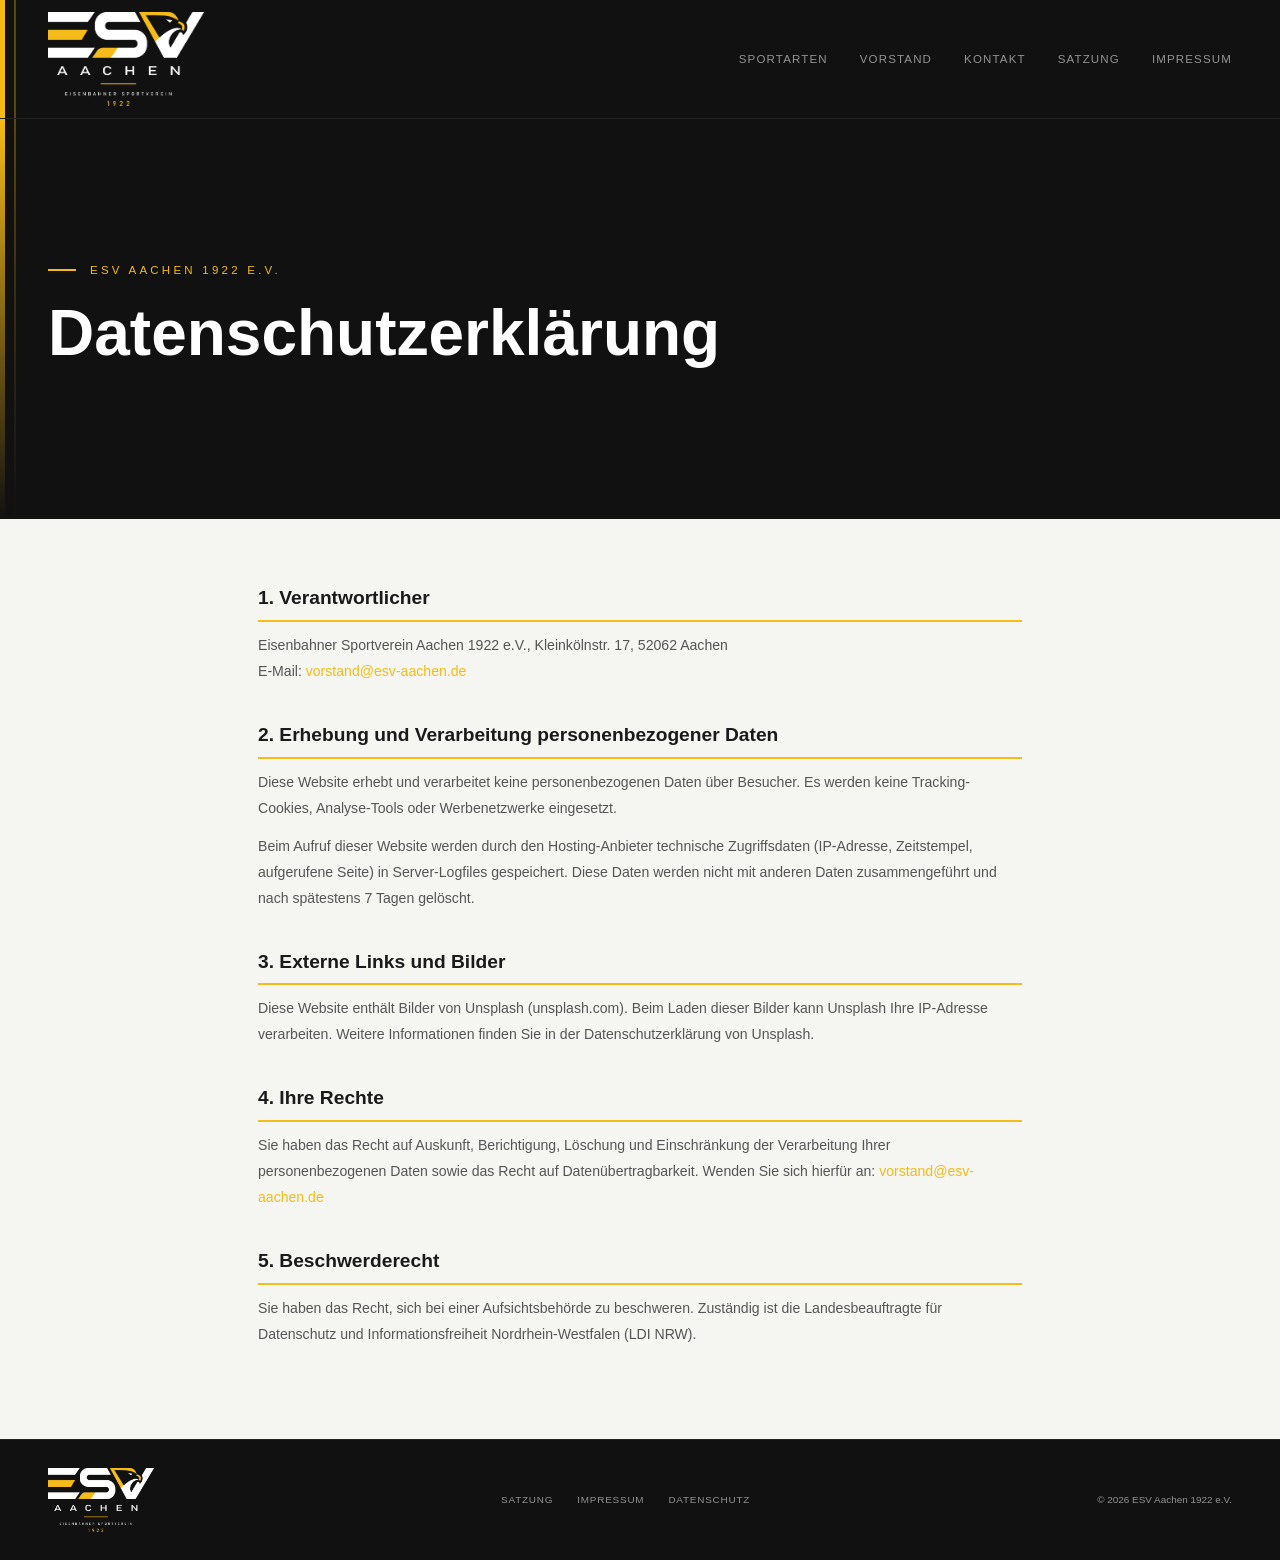
==== datenschutz/index.html @ 15325055 "refactor: move subpages to folder+index.html for clean URLs satzung.html, impressum.html, datenschut" ====
<!DOCTYPE html>
<html lang="de">
<head>
  <meta charset="UTF-8">
  <meta name="viewport" content="width=device-width, initial-scale=1.0">
  <title>Datenschutz – ESV Aachen 1922 e.V.</title>
  <link rel="stylesheet" href="/assets/style.css">
</head>
<body>

<div id="site-nav"></div>

<main>
  <div style="background:var(--dark);position:relative;overflow:hidden;">
    <div class="hero-line"></div>
    <div class="hero-line-2"></div>
    <div class="subpage-hero">
      <div class="sub-kicker">ESV Aachen 1922 e.V.</div>
      <h1>Datenschutzerklärung</h1>
    </div>
  </div>

  <div style="background:var(--light);">
    <div class="subpage-content">
      <h2>1. Verantwortlicher</h2>
      <p>Eisenbahner Sportverein Aachen 1922 e.V., Kleinkölnstr. 17, 52062 Aachen<br>
      E-Mail: <a href="mailto:vorstand@esv-aachen.de" style="color:var(--gold)">vorstand@esv-aachen.de</a></p>

      <h2>2. Erhebung und Verarbeitung personenbezogener Daten</h2>
      <p>Diese Website erhebt und verarbeitet keine personenbezogenen Daten über Besucher. Es werden keine Tracking-Cookies, Analyse-Tools oder Werbenetzwerke eingesetzt.</p>
      <p>Beim Aufruf dieser Website werden durch den Hosting-Anbieter technische Zugriffsdaten (IP-Adresse, Zeitstempel, aufgerufene Seite) in Server-Logfiles gespeichert. Diese Daten werden nicht mit anderen Daten zusammengeführt und nach spätestens 7 Tagen gelöscht.</p>

      <h2>3. Externe Links und Bilder</h2>
      <p>Diese Website enthält Bilder von Unsplash (unsplash.com). Beim Laden dieser Bilder kann Unsplash Ihre IP-Adresse verarbeiten. Weitere Informationen finden Sie in der Datenschutzerklärung von Unsplash.</p>

      <h2>4. Ihre Rechte</h2>
      <p>Sie haben das Recht auf Auskunft, Berichtigung, Löschung und Einschränkung der Verarbeitung Ihrer personenbezogenen Daten sowie das Recht auf Datenübertragbarkeit. Wenden Sie sich hierfür an: <a href="mailto:vorstand@esv-aachen.de" style="color:var(--gold)">vorstand@esv-aachen.de</a></p>

      <h2>5. Beschwerderecht</h2>
      <p>Sie haben das Recht, sich bei einer Aufsichtsbehörde zu beschweren. Zuständig ist die Landesbeauftragte für Datenschutz und Informationsfreiheit Nordrhein-Westfalen (LDI NRW).</p>
    </div>
  </div>
</main>

<div id="site-footer"></div>
<script src="/assets/nav.js"></script>
</body>
</html>
---- assets/style.css ----
/* ── Reset & Basis ── */
*, *::before, *::after { box-sizing: border-box; margin: 0; padding: 0; }
html { scroll-behavior: smooth; }
body {
  font-family: -apple-system, BlinkMacSystemFont, 'Segoe UI', Arial, sans-serif;
  background: #111;
  color: #fff;
  line-height: 1.6;
}
img { display: block; max-width: 100%; }
a { color: inherit; text-decoration: none; }

/* ── CSS-Variablen ── */
:root {
  --dark:    #111111;
  --dark-2:  #1a1a1a;
  --light:   #f5f5f2;
  --gold:    #F4BB19;
  --white:   #ffffff;
  --text-on-light: #1a1a1a;
  --text-muted-dark: rgba(255,255,255,0.55);
  --text-muted-light: #555555;
}

/* ── Navigation ── */
.site-nav {
  background: var(--dark);
  border-bottom: 1px solid #222;
  padding: 12px 48px;
  display: flex;
  justify-content: space-between;
  align-items: center;
  position: sticky;
  top: 0;
  z-index: 100;
}
.site-nav::before,
.site-nav::after {
  content: '';
  position: absolute;
  top: 0;
  bottom: 0;
}
.site-nav::before {
  left: 0;
  width: 5px;
  background: var(--gold);
}
.site-nav::after {
  left: 14px;
  width: 2px;
  background: rgba(232,168,0,0.35);
}
.site-nav .logo img { height: 94px; width: auto; }
.nav-links { display: flex; gap: 32px; align-items: center; }
.nav-links a {
  color: var(--text-muted-dark);
  font-size: 0.72rem;
  letter-spacing: 0.1em;
  text-transform: uppercase;
  transition: color 0.2s;
}
.nav-links a:hover { color: var(--gold); }

/* ── Diagonale Schnitte ── */
.cut-to-light {
  height: 60px;
  background: url("data:image/svg+xml,<svg xmlns='http://www.w3.org/2000/svg' viewBox='0 0 100 60' preserveAspectRatio='none'><polygon points='0,0 100,0 0,60' fill='%23111111'/><polygon points='100,0 100,60 0,60' fill='%23f5f5f2'/></svg>") center / 100% 100% no-repeat;
}
.cut-to-dark {
  height: 60px;
  background: url("data:image/svg+xml,<svg xmlns='http://www.w3.org/2000/svg' viewBox='0 0 100 60' preserveAspectRatio='none'><polygon points='0,0 100,0 0,60' fill='%23f5f5f2'/><polygon points='100,0 100,60 0,60' fill='%23111111'/></svg>") center / 100% 100% no-repeat;
}
.cut-to-dark-2 {
  height: 60px;
  background: url("data:image/svg+xml,<svg xmlns='http://www.w3.org/2000/svg' viewBox='0 0 100 60' preserveAspectRatio='none'><polygon points='0,0 100,0 0,60' fill='%23f5f5f2'/><polygon points='100,0 100,60 0,60' fill='%231a1a1a'/></svg>") center / 100% 100% no-repeat;
}
.cut-dark-to-dark-2 {
  height: 60px;
  background: url("data:image/svg+xml,<svg xmlns='http://www.w3.org/2000/svg' viewBox='0 0 100 60' preserveAspectRatio='none'><polygon points='0,0 100,0 0,60' fill='%23111111'/><polygon points='100,0 100,60 0,60' fill='%231a1a1a'/></svg>") center / 100% 100% no-repeat;
}

/* ── Abschnitt-Typografie ── */
.section-eyebrow {
  font-size: 0.7rem;
  letter-spacing: 0.28em;
  text-transform: uppercase;
  color: var(--gold);
  margin-bottom: 10px;
  display: block;
}
.section-h2 {
  font-size: 2.2rem;
  font-weight: 900;
  line-height: 1.1;
  margin-bottom: 18px;
}
.section-p {
  font-size: 0.9rem;
  line-height: 1.8;
  color: var(--text-muted-light);
  margin-bottom: 14px;
}

/* ── Footer ── */
.site-footer {
  background: var(--dark);
  border-top: 1px solid #222;
  padding: 28px 48px;
  display: flex;
  justify-content: space-between;
  align-items: center;
  flex-wrap: wrap;
  gap: 16px;
}
.site-footer .logo img { height: 64px; width: auto; }
.footer-links { display: flex; gap: 24px; }
.footer-links a {
  font-size: 0.62rem;
  color: var(--text-muted-dark);
  letter-spacing: 0.08em;
  text-transform: uppercase;
  transition: color 0.2s;
}
.footer-links a:hover { color: var(--gold); }
.footer-copy { font-size: 0.62rem; color: var(--text-muted-dark); }

/* ── Buttons ── */
.btn-primary {
  display: inline-block;
  background: var(--gold);
  color: #111;
  padding: 13px 28px;
  font-size: 0.72rem;
  font-weight: 800;
  letter-spacing: 0.12em;
  text-transform: uppercase;
  border-radius: 2px;
  transition: opacity 0.2s;
}
.btn-primary:hover { opacity: 0.88; }
.btn-ghost {
  display: inline-block;
  color: rgba(255,255,255,0.6);
  font-size: 0.72rem;
  letter-spacing: 0.1em;
  text-transform: uppercase;
  border-bottom: 1px solid rgba(255,255,255,0.3);
  padding-bottom: 2px;
  transition: color 0.2s, border-color 0.2s;
}
.btn-ghost:hover { color: #fff; border-color: #fff; }

/* ── Hamburger ── */
.nav-burger {
  display: none;
  flex-direction: column;
  justify-content: space-between;
  width: 28px;
  height: 20px;
  background: none;
  border: none;
  cursor: pointer;
  padding: 0;
  z-index: 101;
}
.nav-burger span {
  display: block;
  height: 2px;
  background: var(--white);
  border-radius: 2px;
  transition: transform 0.25s, opacity 0.25s;
}
.nav-burger.open span:nth-child(1) { transform: translateY(9px) rotate(45deg); }
.nav-burger.open span:nth-child(2) { opacity: 0; }
.nav-burger.open span:nth-child(3) { transform: translateY(-9px) rotate(-45deg); }

/* ── Responsive ── */
@media (max-width: 768px) {
  .site-nav { padding: 12px 20px; flex-wrap: nowrap; }
  .site-nav .logo img { height: 60px; }
  .nav-burger { display: flex; }
  .nav-links {
    display: none;
    flex-direction: column;
    gap: 0;
    position: absolute;
    top: 100%;
    left: 0;
    right: 0;
    background: var(--dark);
    border-top: 1px solid #222;
    padding: 8px 0;
    z-index: 100;
  }
  .nav-links.open { display: flex; }
  .nav-links a {
    padding: 14px 20px;
    font-size: 0.8rem;
    border-bottom: 1px solid #1e1e1e;
  }
  .site-footer { padding: 24px 20px; flex-direction: column; align-items: flex-start; }
  .section-h2 { font-size: 1.6rem; }
}

/* ── Hero ── */
.hero {
  background: var(--dark);
  padding: 80px 48px 120px;
  position: relative;
  overflow: hidden;
  min-height: 520px;
}
.hero-bg {
  position: absolute;
  inset: 0;
  background: url('schwimmer.jpg')
              center / cover no-repeat;
  opacity: 0.18;
}
.hero-line {
  position: absolute;
  left: 0; top: 0; bottom: 0;
  width: 5px;
  background: linear-gradient(to bottom, var(--gold), transparent);
}
.hero-line-2 {
  position: absolute;
  left: 14px; top: 0; bottom: 0;
  width: 2px;
  background: linear-gradient(to bottom, rgba(232,168,0,0.35), transparent);
}
.hero-content {
  position: relative;
  z-index: 2;
  max-width: 600px;
}
.hero-kicker {
  display: inline-flex;
  align-items: center;
  gap: 12px;
  font-size: 0.62rem;
  letter-spacing: 0.28em;
  text-transform: uppercase;
  color: var(--gold);
  margin-bottom: 22px;
}
.hero-kicker::before {
  content: '';
  display: block;
  width: 28px;
  height: 2px;
  background: var(--gold);
}
.hero-h1 {
  font-size: clamp(2.8rem, 5vw, 4.4rem);
  font-weight: 900;
  line-height: 0.95;
  letter-spacing: -0.02em;
  margin-bottom: 24px;
}
.hero-h1 em {
  color: var(--gold);
  font-style: normal;
  display: block;
}
.hero-sub {
  font-size: 1rem;
  color: var(--text-muted-dark);
  line-height: 1.75;
  margin-bottom: 36px;
  max-width: 440px;
}
.hero-btns { display: flex; gap: 20px; align-items: center; flex-wrap: wrap; }
.hero-stats {
  position: absolute;
  right: 48px;
  bottom: 80px;
  display: flex;
  gap: 40px;
  z-index: 2;
}
.stat-num {
  font-size: 2.4rem;
  font-weight: 900;
  color: var(--white);
  line-height: 1;
}
.stat-num span { color: var(--gold); }
.stat-label {
  font-size: 0.55rem;
  letter-spacing: 0.2em;
  text-transform: uppercase;
  color: var(--text-muted-dark);
  margin-top: 4px;
}
@media (max-width: 768px) {
  .hero { padding: 60px 20px 80px; min-height: auto; }
  .hero-stats { position: static; margin-top: 40px; gap: 24px; }
}

/* ── Über uns ── */
.about {
  background: var(--light);
  padding: 80px 48px 72px;
  display: grid;
  grid-template-columns: 1fr 1fr;
  gap: 56px;
  align-items: center;
}
.about .section-h2 { color: var(--text-on-light); }
.about .section-p { color: var(--text-muted-light); }
.about-img-wrap {
  position: relative;
  height: 340px;
  border-radius: 3px;
  overflow: hidden;
}
.about-img-wrap img {
  width: 100%; height: 100%;
  object-fit: cover;
  object-position: center;
}
.about-img-badge {
  position: absolute;
  bottom: 18px; left: 18px;
  background: var(--gold);
  color: #111;
  padding: 9px 16px;
  font-size: 0.62rem;
  font-weight: 800;
  letter-spacing: 0.1em;
  text-transform: uppercase;
}
@media (max-width: 768px) {
  .about { grid-template-columns: 1fr; padding: 60px 20px; gap: 32px; }
  .about-img-wrap { height: 240px; }
}

/* ── Sportarten ── */
.sports {
  background: var(--dark);
  padding: 80px 48px;
}
.sports-header {
  text-align: center;
  margin-bottom: 48px;
}
.sports-header .section-h2 { color: var(--white); }
.sport-grid {
  display: grid;
  grid-template-columns: repeat(4, 1fr);
  gap: 18px;
  max-width: 1400px;
  margin: 0 auto;
}
.sport-card {
  background: var(--dark-2);
  border-top: 3px solid var(--gold);
  padding: 30px 22px 26px;
  transition: transform 0.2s;
}
.sport-card:hover { transform: translateY(-5px); }
.sport-icon { display: block; margin-bottom: 14px; }
.sport-icon svg { width: 32px; height: 32px; color: var(--gold); display: block; }
.sport-name {
  font-size: 1.05rem;
  font-weight: 800;
  color: var(--white);
  margin-bottom: 12px;
}
.sport-detail {
  font-size: 0.7rem;
  color: var(--text-muted-dark);
  line-height: 1.8;
}
.sport-detail strong { color: var(--gold); font-weight: 600; }
.sport-detail a { color: var(--text-muted-dark); border-bottom: 1px solid rgba(255,255,255,0.2); }
.sport-detail a:hover { color: var(--gold); border-color: var(--gold); }
@media (max-width: 900px) {
  .sport-grid { grid-template-columns: 1fr 1fr; }
}
@media (max-width: 480px) {
  .sport-grid { grid-template-columns: 1fr; }
  .sports { padding: 60px 20px; }
}

/* ── Vorstand ── */
.vorstand {
  background: var(--light);
  padding: 80px 48px;
}
.vorstand-header {
  text-align: center;
  margin-bottom: 48px;
}
.vorstand-header .section-h2 { color: var(--text-on-light); }
.board-grid {
  display: grid;
  grid-template-columns: repeat(3, 1fr);
  gap: 24px;
  max-width: 720px;
  margin: 0 auto;
}
.board-card {
  background: var(--white);
  padding: 36px 24px;
  text-align: center;
  box-shadow: 0 4px 24px rgba(0,0,0,0.07);
  border-bottom: 3px solid var(--gold);
}
.board-avatar {
  width: 96px;
  height: 96px;
  border-radius: 50%;
  border: 3px solid var(--gold);
  overflow: hidden;
  margin: 0 auto 18px;
}
.board-avatar img {
  width: 100%; height: 100%;
  object-fit: cover;
  object-position: center top;
}
.board-name {
  font-size: 0.95rem;
  font-weight: 800;
  color: var(--text-on-light);
  margin-bottom: 5px;
}
.board-role {
  font-size: 0.65rem;
  letter-spacing: 0.1em;
  text-transform: uppercase;
  color: var(--gold);
}
@media (max-width: 600px) {
  .board-grid { grid-template-columns: 1fr; max-width: 280px; }
  .vorstand { padding: 60px 20px; }
}

/* ── Kontakt ── */
.kontakt {
  background: var(--dark-2);
  padding: 80px 48px;
  text-align: center;
}
.kontakt .section-h2 { color: var(--white); font-size: 2rem; }
.kontakt-sub {
  font-size: 0.92rem;
  color: var(--text-muted-dark);
  margin-bottom: 30px;
  line-height: 1.75;
}
.kontakt-email {
  display: inline-block;
  font-size: 1.15rem;
  font-weight: 700;
  color: var(--gold);
  border-bottom: 2px solid var(--gold);
  padding-bottom: 3px;
  margin-bottom: 32px;
  transition: opacity 0.2s;
}
.kontakt-email:hover { opacity: 0.8; }
.kontakt-address {
  font-size: 0.82rem;
  color: var(--text-muted-dark);
  line-height: 2;
}
@media (max-width: 768px) {
  .kontakt { padding: 60px 20px; }
}

/* ── Unterseiten (Satzung, Impressum, Datenschutz) ── */
.subpage-hero {
  background: var(--dark);
  padding: 100px 48px 100px;
  min-height: 400px;
  display: flex;
  flex-direction: column;
  justify-content: center;
}
.subpage-hero h1 {
  font-size: clamp(2.8rem, 5vw, 4rem);
  font-weight: 900;
  color: var(--white);
  margin-bottom: 10px;
  line-height: 1.05;
}
.subpage-hero .sub-kicker {
  display: inline-flex;
  align-items: center;
  gap: 14px;
  font-size: 0.72rem;
  letter-spacing: 0.28em;
  text-transform: uppercase;
  color: var(--gold);
  margin-bottom: 20px;
}
.subpage-hero .sub-kicker::before {
  content: '';
  display: block;
  width: 28px;
  height: 2px;
  background: var(--gold);
  flex-shrink: 0;
}
.subpage-content {
  background: var(--light);
  padding: 64px 48px 80px;
  max-width: 860px;
  margin: 0 auto;
}
.subpage-content h2 {
  font-size: 1.2rem;
  font-weight: 800;
  color: var(--text-on-light);
  margin: 36px 0 10px;
  padding-bottom: 6px;
  border-bottom: 2px solid var(--gold);
}
.subpage-content h2:first-child { margin-top: 0; }
.subpage-content p {
  font-size: 0.88rem;
  line-height: 1.85;
  color: var(--text-muted-light);
  margin-bottom: 12px;
}
.subpage-content ul {
  padding-left: 20px;
  margin-bottom: 12px;
}
.subpage-content li {
  font-size: 0.88rem;
  line-height: 1.85;
  color: var(--text-muted-light);
  margin-bottom: 4px;
}
.satzung-meta {
  margin-top: 48px;
  padding-top: 24px;
  border-top: 1px solid #ddd;
  font-size: 0.75rem;
  color: #999;
  line-height: 1.8;
}
@media (max-width: 768px) {
  .subpage-hero { padding: 60px 20px 60px; min-height: 280px; }
  .subpage-content { padding: 48px 20px 60px; }
}

/* ── Back-to-top ── */
#back-to-top {
  position: fixed;
  bottom: 32px;
  right: 32px;
  width: 44px;
  height: 44px;
  border-radius: 50%;
  background: var(--gold);
  color: #111;
  border: none;
  font-size: 1.4rem;
  line-height: 1;
  cursor: pointer;
  display: flex;
  align-items: center;
  justify-content: center;
  opacity: 0;
  pointer-events: none;
  transform: translateY(10px);
  transition: opacity 0.25s, transform 0.25s;
  z-index: 200;
}
#back-to-top.visible {
  opacity: 1;
  pointer-events: auto;
  transform: translateY(0);
}
#back-to-top:hover { background: #fff; }

/* ── Nav Section Label ── */
.nav-section-label {
  color: var(--gold);
  font-size: 0.7rem;
  font-weight: 700;
  letter-spacing: 0.1em;
  text-transform: uppercase;
  flex: 1;
  text-align: center;
}
@media (max-width: 768px) {
  .nav-section-label { display: none; }
}

/* ── Schießen: Verein ── */
.verein-section { background: var(--light); padding: 4rem 2rem; }
.verein-section .section-h2 { color: var(--text-on-light); }
.verein-inner { max-width: 800px; margin: 0 auto; }
.verein-subh {
  font-size: 1rem;
  font-weight: 700;
  color: var(--text-on-light);
  margin: 2rem 0 0.75rem;
  text-transform: uppercase;
  letter-spacing: 0.05em;
}
.disziplinen-grid { display: flex; flex-wrap: wrap; gap: 0.5rem; }
.disziplin-tag {
  background: var(--gold);
  color: var(--dark);
  font-size: 0.78rem;
  font-weight: 700;
  padding: 0.3rem 0.85rem;
  border-radius: 20px;
  letter-spacing: 0.02em;
}

/* ── Schießen: Training ── */
.training-section { background: var(--dark); padding: 4rem 2rem; }
.training-inner { max-width: 900px; margin: 0 auto; }
.training-grid {
  display: grid;
  grid-template-columns: repeat(auto-fit, minmax(200px, 1fr));
  gap: 1.5rem;
  margin: 2rem 0;
}
.training-card {
  background: var(--dark-2);
  border-top: 3px solid var(--gold);
  padding: 1.5rem;
}
.training-day {
  color: var(--gold);
  font-size: 1.15rem;
  font-weight: 700;
  margin-bottom: 0.25rem;
}
.training-time {
  color: #fff;
  font-size: 0.95rem;
  font-weight: 600;
  margin-bottom: 0.25rem;
}
.training-info {
  color: var(--text-muted-dark);
  font-size: 0.88rem;
  line-height: 1.5;
}
.training-anlage { margin-top: 2.5rem; }
.training-anlage-list {
  list-style: none;
  margin: 0.75rem 0 1rem;
  display: flex;
  flex-direction: column;
  gap: 0.5rem;
}
.training-anlage-list li {
  color: var(--text-muted-dark);
  padding-left: 1rem;
  border-left: 2px solid var(--gold);
}
.training-anlage-list li strong { color: #fff; }
.training-hinweis {
  color: var(--text-muted-dark);
  font-size: 0.88rem;
  line-height: 1.6;
  margin-top: 1rem;
}

/* ── Schießen: Anlage ── */
.anlage-section { background: var(--light); padding: 4rem 2rem; }
.anlage-section .section-h2 { color: var(--text-on-light); }
.anlage-inner { max-width: 1000px; margin: 0 auto; }
.anlage-list {
  list-style: none;
  margin: 1.5rem 0 1rem;
  display: flex;
  flex-direction: column;
  gap: 0.5rem;
}
.anlage-list li {
  color: var(--text-muted-light);
  padding-left: 1rem;
  border-left: 2px solid var(--gold);
}
.anlage-list li strong { color: var(--text-on-light); }
.anlage-foto-grid {
  display: grid;
  grid-template-columns: repeat(3, 1fr);
  gap: 1rem;
  margin: 2rem 0;
}
.anlage-foto-grid img {
  width: 100%;
  height: 220px;
  object-fit: cover;
  border-radius: 4px;
}
.anlage-hinweis {
  color: var(--text-muted-light);
  font-size: 0.88rem;
  line-height: 1.6;
  margin-top: 1rem;
}
@media (max-width: 768px) {
  .anlage-foto-grid { grid-template-columns: 1fr; }
  .anlage-foto-grid img { height: 200px; }
}

/* ── Schießen: News ── */
.news-section { background: var(--dark); padding: 4rem 2rem; }
.news-section .section-h2 { color: var(--white); }
.news-inner { max-width: 800px; margin: 0 auto; }
.news-list { display: flex; flex-direction: column; gap: 2rem; margin-top: 2rem; }
.news-item { border-left: 3px solid var(--gold); padding-left: 1.5rem; }
.news-date {
  color: var(--text-muted-dark);
  font-size: 0.75rem;
  text-transform: uppercase;
  letter-spacing: 0.07em;
  margin-bottom: 0.25rem;
}
.news-titel {
  font-size: 1.05rem;
  font-weight: 700;
  color: var(--white);
  margin-bottom: 0.4rem;
}
.news-text {
  color: var(--text-muted-dark);
  font-size: 0.93rem;
  line-height: 1.65;
}

.news-mehr-btn {
  margin-top: 2rem;
  background: none;
  border: none;
  color: var(--gold);
  font-size: 0.85rem;
  font-weight: 700;
  letter-spacing: 0.05em;
  cursor: pointer;
  padding: 0;
  border-bottom: 1px solid transparent;
  transition: border-color 0.2s;
}
.news-mehr-btn:hover { border-bottom-color: var(--gold); }

/* ── Schießen: Wiederladen ── */
.wiederladen-section { background: var(--light); padding: 4rem 2rem; }
.wiederladen-section .section-h2 { color: var(--text-on-light); }
.wiederladen-section .section-p { color: var(--text-muted-light); }
.wiederladen-inner { max-width: 800px; margin: 0 auto; }

/* ── Schießen: Kontakt Persons ── */
.kontakt-persons {
  display: flex;
  gap: 3rem;
  justify-content: center;
  flex-wrap: wrap;
  margin: 2rem 0 1.5rem;
}
.kontakt-person { text-align: center; }
.kontakt-name { font-size: 1.1rem; font-weight: 700; color: #fff; margin-bottom: 0.2rem; }
.kontakt-rolle { color: var(--text-muted-dark); font-size: 0.88rem; margin-bottom: 0.5rem; }

/* ── Sport Card Link ── */
.sport-card-link {
  display: inline-block;
  margin-top: 1rem;
  color: var(--gold);
  font-size: 0.85rem;
  font-weight: 700;
  letter-spacing: 0.03em;
  border-bottom: 1px solid transparent;
  transition: border-color 0.2s;
}
.sport-card-link:hover { border-bottom-color: var(--gold); }
.sport-card-link-secondary {
  display: block;
  width: fit-content;
  margin-top: 0.5rem;
  color: var(--text-muted-dark);
  font-size: 0.72rem;
  font-weight: 600;
  border-bottom-color: transparent;
}
.sport-card-link-secondary:hover { color: var(--gold); border-bottom-color: var(--gold); }
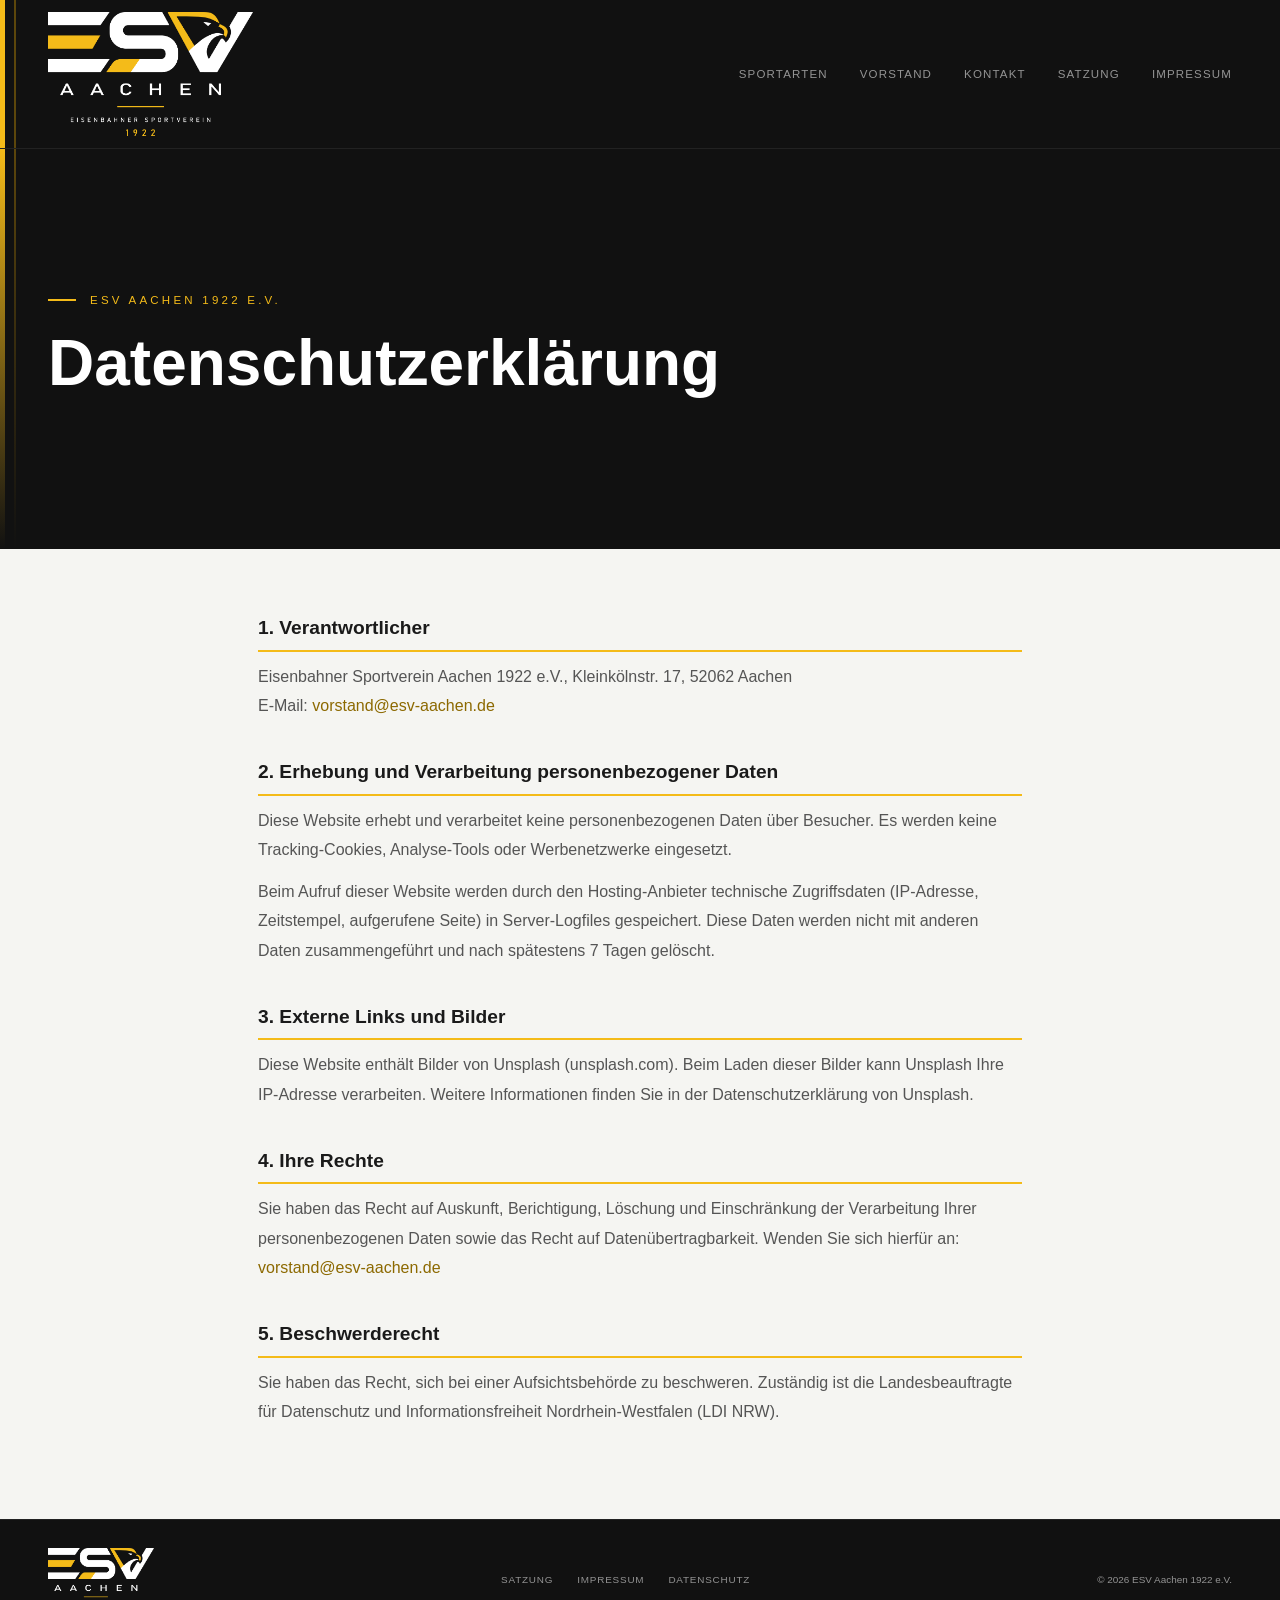
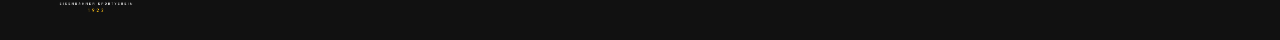
==== commit d5d2b531: "style: fix gold-on-white contrast on impressum and datenschutz pages Email links used --gold (bright" ====
--- a/datenschutz/index.html
+++ b/datenschutz/index.html
@@ -24,7 +24,7 @@
     <div class="subpage-content">
       <h2>1. Verantwortlicher</h2>
       <p>Eisenbahner Sportverein Aachen 1922 e.V., Kleinkölnstr. 17, 52062 Aachen<br>
-      E-Mail: <a href="mailto:vorstand@esv-aachen.de" style="color:var(--gold)">vorstand@esv-aachen.de</a></p>
+      E-Mail: <a href="mailto:vorstand@esv-aachen.de" style="color:var(--gold-on-light)">vorstand@esv-aachen.de</a></p>
 
       <h2>2. Erhebung und Verarbeitung personenbezogener Daten</h2>
       <p>Diese Website erhebt und verarbeitet keine personenbezogenen Daten über Besucher. Es werden keine Tracking-Cookies, Analyse-Tools oder Werbenetzwerke eingesetzt.</p>
@@ -34,7 +34,7 @@
       <p>Diese Website enthält Bilder von Unsplash (unsplash.com). Beim Laden dieser Bilder kann Unsplash Ihre IP-Adresse verarbeiten. Weitere Informationen finden Sie in der Datenschutzerklärung von Unsplash.</p>
 
       <h2>4. Ihre Rechte</h2>
-      <p>Sie haben das Recht auf Auskunft, Berichtigung, Löschung und Einschränkung der Verarbeitung Ihrer personenbezogenen Daten sowie das Recht auf Datenübertragbarkeit. Wenden Sie sich hierfür an: <a href="mailto:vorstand@esv-aachen.de" style="color:var(--gold)">vorstand@esv-aachen.de</a></p>
+      <p>Sie haben das Recht auf Auskunft, Berichtigung, Löschung und Einschränkung der Verarbeitung Ihrer personenbezogenen Daten sowie das Recht auf Datenübertragbarkeit. Wenden Sie sich hierfür an: <a href="mailto:vorstand@esv-aachen.de" style="color:var(--gold-on-light)">vorstand@esv-aachen.de</a></p>
 
       <h2>5. Beschwerderecht</h2>
       <p>Sie haben das Recht, sich bei einer Aufsichtsbehörde zu beschweren. Zuständig ist die Landesbeauftragte für Datenschutz und Informationsfreiheit Nordrhein-Westfalen (LDI NRW).</p>
--- a/assets/style.css
+++ b/assets/style.css
@@ -16,6 +16,7 @@
   --dark-2:  #1a1a1a;
   --light:   #f5f5f2;
   --gold:    #F4BB19;
+  --gold-on-light: #8C6900;
   --white:   #ffffff;
   --text-on-light: #1a1a1a;
   --text-muted-dark: rgba(255,255,255,0.55);
@@ -51,7 +52,7 @@
   width: 2px;
   background: rgba(232,168,0,0.35);
 }
-.site-nav .logo img { height: 94px; width: auto; }
+.site-nav .logo img { height: 124px; width: auto; }
 .nav-links { display: flex; gap: 32px; align-items: center; }
 .nav-links a {
   color: var(--text-muted-dark);
@@ -82,7 +83,7 @@
 
 /* ── Abschnitt-Typografie ── */
 .section-eyebrow {
-  font-size: 0.7rem;
+  font-size: 0.8rem;
   letter-spacing: 0.28em;
   text-transform: uppercase;
   color: var(--gold);
@@ -96,7 +97,7 @@
   margin-bottom: 18px;
 }
 .section-p {
-  font-size: 0.9rem;
+  font-size: 1rem;
   line-height: 1.8;
   color: var(--text-muted-light);
   margin-bottom: 14px;
@@ -178,7 +179,7 @@
 /* ── Responsive ── */
 @media (max-width: 768px) {
   .site-nav { padding: 12px 20px; flex-wrap: nowrap; }
-  .site-nav .logo img { height: 60px; }
+  .site-nav .logo img { height: 83px; }
   .nav-burger { display: flex; }
   .nav-links {
     display: none;
@@ -214,9 +215,21 @@
 .hero-bg {
   position: absolute;
   inset: 0;
-  background: url('schwimmer.jpg')
-              center / cover no-repeat;
+}
+.hero-bg-slide {
+  position: absolute;
+  inset: 0;
+  background-position: center;
+  background-size: cover;
+  background-repeat: no-repeat;
+  opacity: 0;
+  transition: opacity 3s ease;
+}
+.hero-bg-slide.active {
   opacity: 0.18;
+}
+.hero-bg-slide.no-transition {
+  transition: none;
 }
 .hero-line {
   position: absolute;
@@ -238,12 +251,12 @@
 .hero-kicker {
   display: inline-flex;
   align-items: center;
-  gap: 12px;
-  font-size: 0.62rem;
+  gap: 14px;
+  font-size: 0.72rem;
   letter-spacing: 0.28em;
   text-transform: uppercase;
   color: var(--gold);
-  margin-bottom: 22px;
+  margin-bottom: 20px;
 }
 .hero-kicker::before {
   content: '';
@@ -281,14 +294,14 @@
   z-index: 2;
 }
 .stat-num {
-  font-size: 2.4rem;
+  font-size: 2.8rem;
   font-weight: 900;
   color: var(--white);
   line-height: 1;
 }
 .stat-num span { color: var(--gold); }
 .stat-label {
-  font-size: 0.55rem;
+  font-size: 0.68rem;
   letter-spacing: 0.2em;
   text-transform: uppercase;
   color: var(--text-muted-dark);
@@ -309,6 +322,7 @@
   align-items: center;
 }
 .about .section-h2 { color: var(--text-on-light); }
+.about .section-eyebrow { color: var(--gold-on-light); }
 .about .section-p { color: var(--text-muted-light); }
 .about-img-wrap {
   position: relative;
@@ -326,8 +340,8 @@
   bottom: 18px; left: 18px;
   background: var(--gold);
   color: #111;
-  padding: 9px 16px;
-  font-size: 0.62rem;
+  padding: 10px 18px;
+  font-size: 0.72rem;
   font-weight: 800;
   letter-spacing: 0.1em;
   text-transform: uppercase;
@@ -370,7 +384,7 @@
   margin-bottom: 12px;
 }
 .sport-detail {
-  font-size: 0.7rem;
+  font-size: 0.85rem;
   color: var(--text-muted-dark);
   line-height: 1.8;
 }
@@ -395,6 +409,7 @@
   margin-bottom: 48px;
 }
 .vorstand-header .section-h2 { color: var(--text-on-light); }
+.vorstand-header .section-eyebrow { color: var(--gold-on-light); }
 .board-grid {
   display: grid;
   grid-template-columns: repeat(3, 1fr);
@@ -432,7 +447,7 @@
   font-size: 0.65rem;
   letter-spacing: 0.1em;
   text-transform: uppercase;
-  color: var(--gold);
+  color: var(--gold-on-light);
 }
 @media (max-width: 600px) {
   .board-grid { grid-template-columns: 1fr; max-width: 280px; }
@@ -441,7 +456,7 @@
 
 /* ── Kontakt ── */
 .kontakt {
-  background: var(--dark-2);
+  background: var(--dark);
   padding: 80px 48px;
   text-align: center;
 }
@@ -522,7 +537,7 @@
 }
 .subpage-content h2:first-child { margin-top: 0; }
 .subpage-content p {
-  font-size: 0.88rem;
+  font-size: 1rem;
   line-height: 1.85;
   color: var(--text-muted-light);
   margin-bottom: 12px;
@@ -532,7 +547,7 @@
   margin-bottom: 12px;
 }
 .subpage-content li {
-  font-size: 0.88rem;
+  font-size: 1rem;
   line-height: 1.85;
   color: var(--text-muted-light);
   margin-bottom: 4px;
@@ -597,6 +612,7 @@
 /* ── Schießen: Verein ── */
 .verein-section { background: var(--light); padding: 4rem 2rem; }
 .verein-section .section-h2 { color: var(--text-on-light); }
+.verein-section .section-eyebrow { color: var(--gold-on-light); }
 .verein-inner { max-width: 800px; margin: 0 auto; }
 .verein-subh {
   font-size: 1rem;
@@ -645,7 +661,7 @@
 }
 .training-info {
   color: var(--text-muted-dark);
-  font-size: 0.88rem;
+  font-size: 0.95rem;
   line-height: 1.5;
 }
 .training-anlage { margin-top: 2.5rem; }
@@ -664,7 +680,7 @@
 .training-anlage-list li strong { color: #fff; }
 .training-hinweis {
   color: var(--text-muted-dark);
-  font-size: 0.88rem;
+  font-size: 0.95rem;
   line-height: 1.6;
   margin-top: 1rem;
 }
@@ -672,6 +688,7 @@
 /* ── Schießen: Anlage ── */
 .anlage-section { background: var(--light); padding: 4rem 2rem; }
 .anlage-section .section-h2 { color: var(--text-on-light); }
+.anlage-section .section-eyebrow { color: var(--gold-on-light); }
 .anlage-inner { max-width: 1000px; margin: 0 auto; }
 .anlage-list {
   list-style: none;
@@ -700,7 +717,7 @@
 }
 .anlage-hinweis {
   color: var(--text-muted-light);
-  font-size: 0.88rem;
+  font-size: 0.95rem;
   line-height: 1.6;
   margin-top: 1rem;
 }
@@ -730,7 +747,7 @@
 }
 .news-text {
   color: var(--text-muted-dark);
-  font-size: 0.93rem;
+  font-size: 1rem;
   line-height: 1.65;
 }
 
@@ -752,6 +769,7 @@
 /* ── Schießen: Wiederladen ── */
 .wiederladen-section { background: var(--light); padding: 4rem 2rem; }
 .wiederladen-section .section-h2 { color: var(--text-on-light); }
+.wiederladen-section .section-eyebrow { color: var(--gold-on-light); }
 .wiederladen-section .section-p { color: var(--text-muted-light); }
 .wiederladen-inner { max-width: 800px; margin: 0 auto; }
 
@@ -765,14 +783,14 @@
 }
 .kontakt-person { text-align: center; }
 .kontakt-name { font-size: 1.1rem; font-weight: 700; color: #fff; margin-bottom: 0.2rem; }
-.kontakt-rolle { color: var(--text-muted-dark); font-size: 0.88rem; margin-bottom: 0.5rem; }
+.kontakt-rolle { color: var(--text-muted-dark); font-size: 0.95rem; margin-bottom: 0.5rem; }
 
 /* ── Sport Card Link ── */
 .sport-card-link {
   display: inline-block;
   margin-top: 1rem;
   color: var(--gold);
-  font-size: 0.85rem;
+  font-size: 0.9rem;
   font-weight: 700;
   letter-spacing: 0.03em;
   border-bottom: 1px solid transparent;
